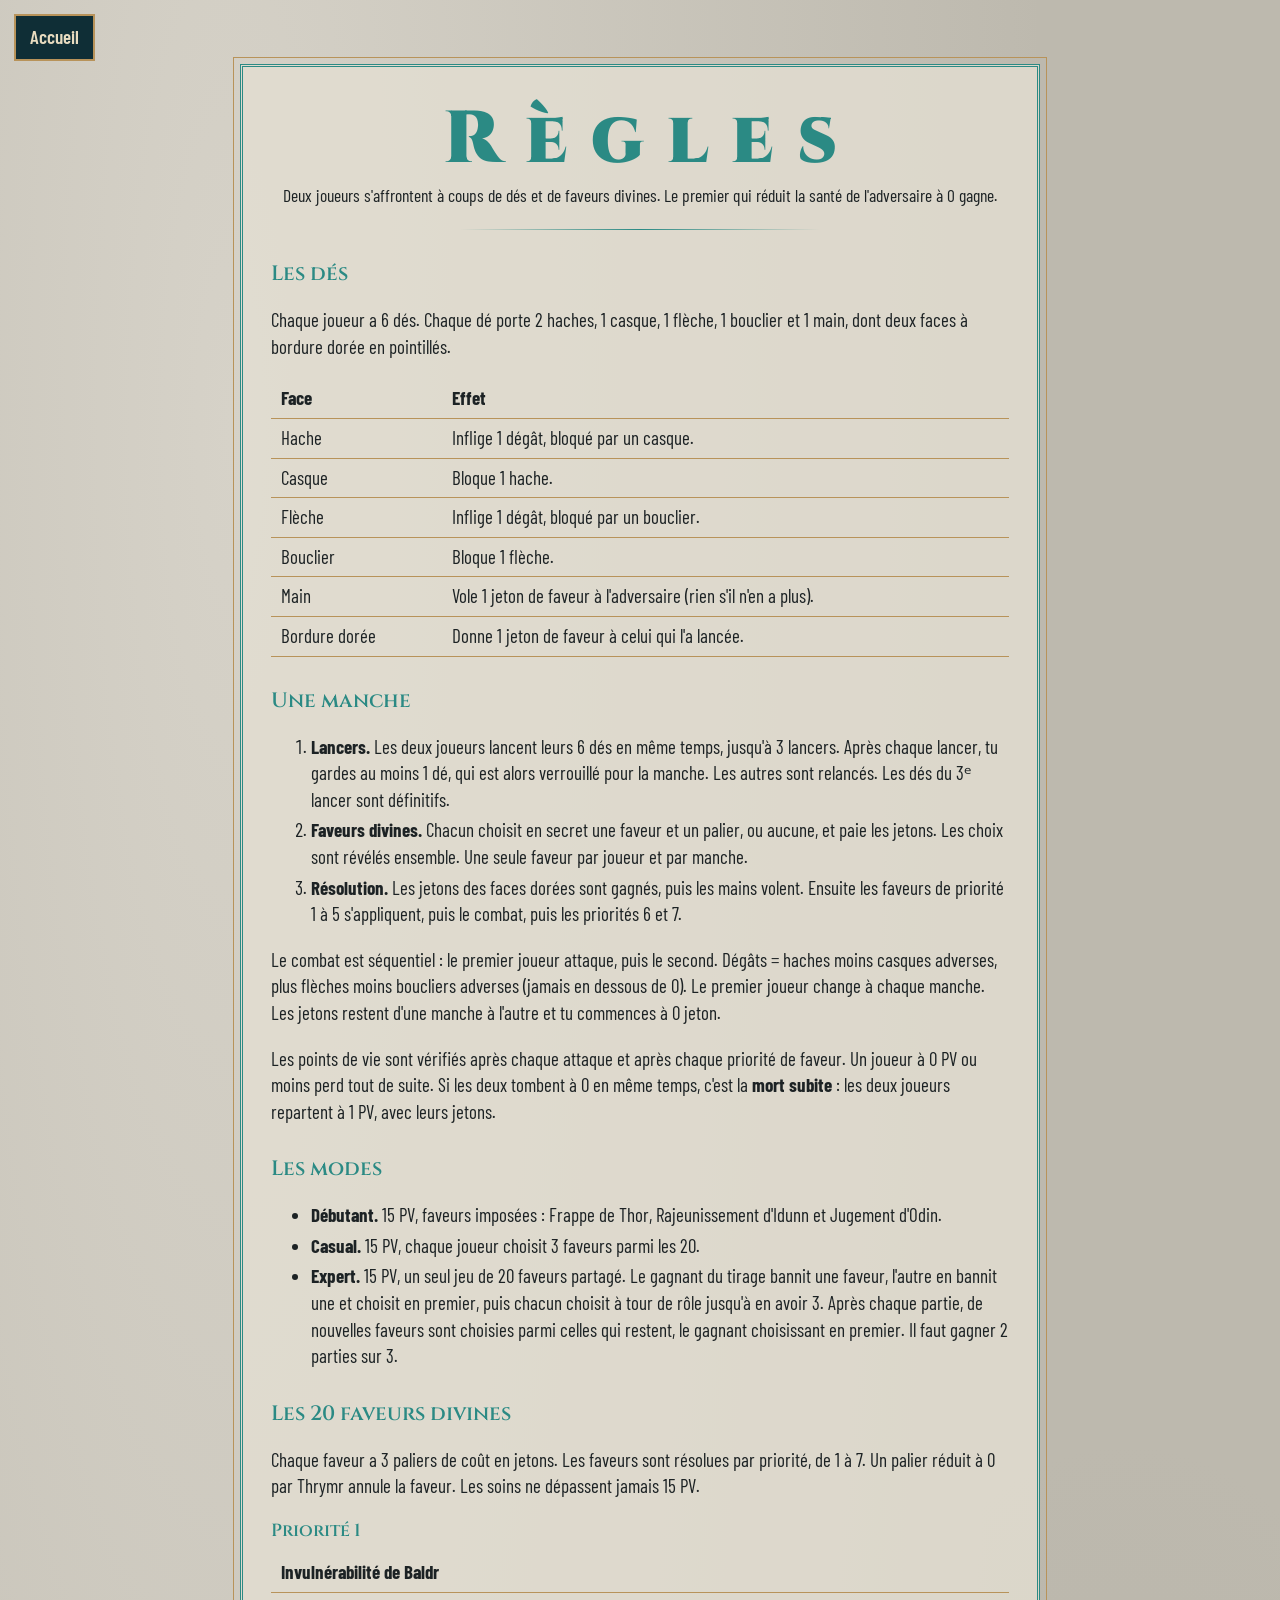
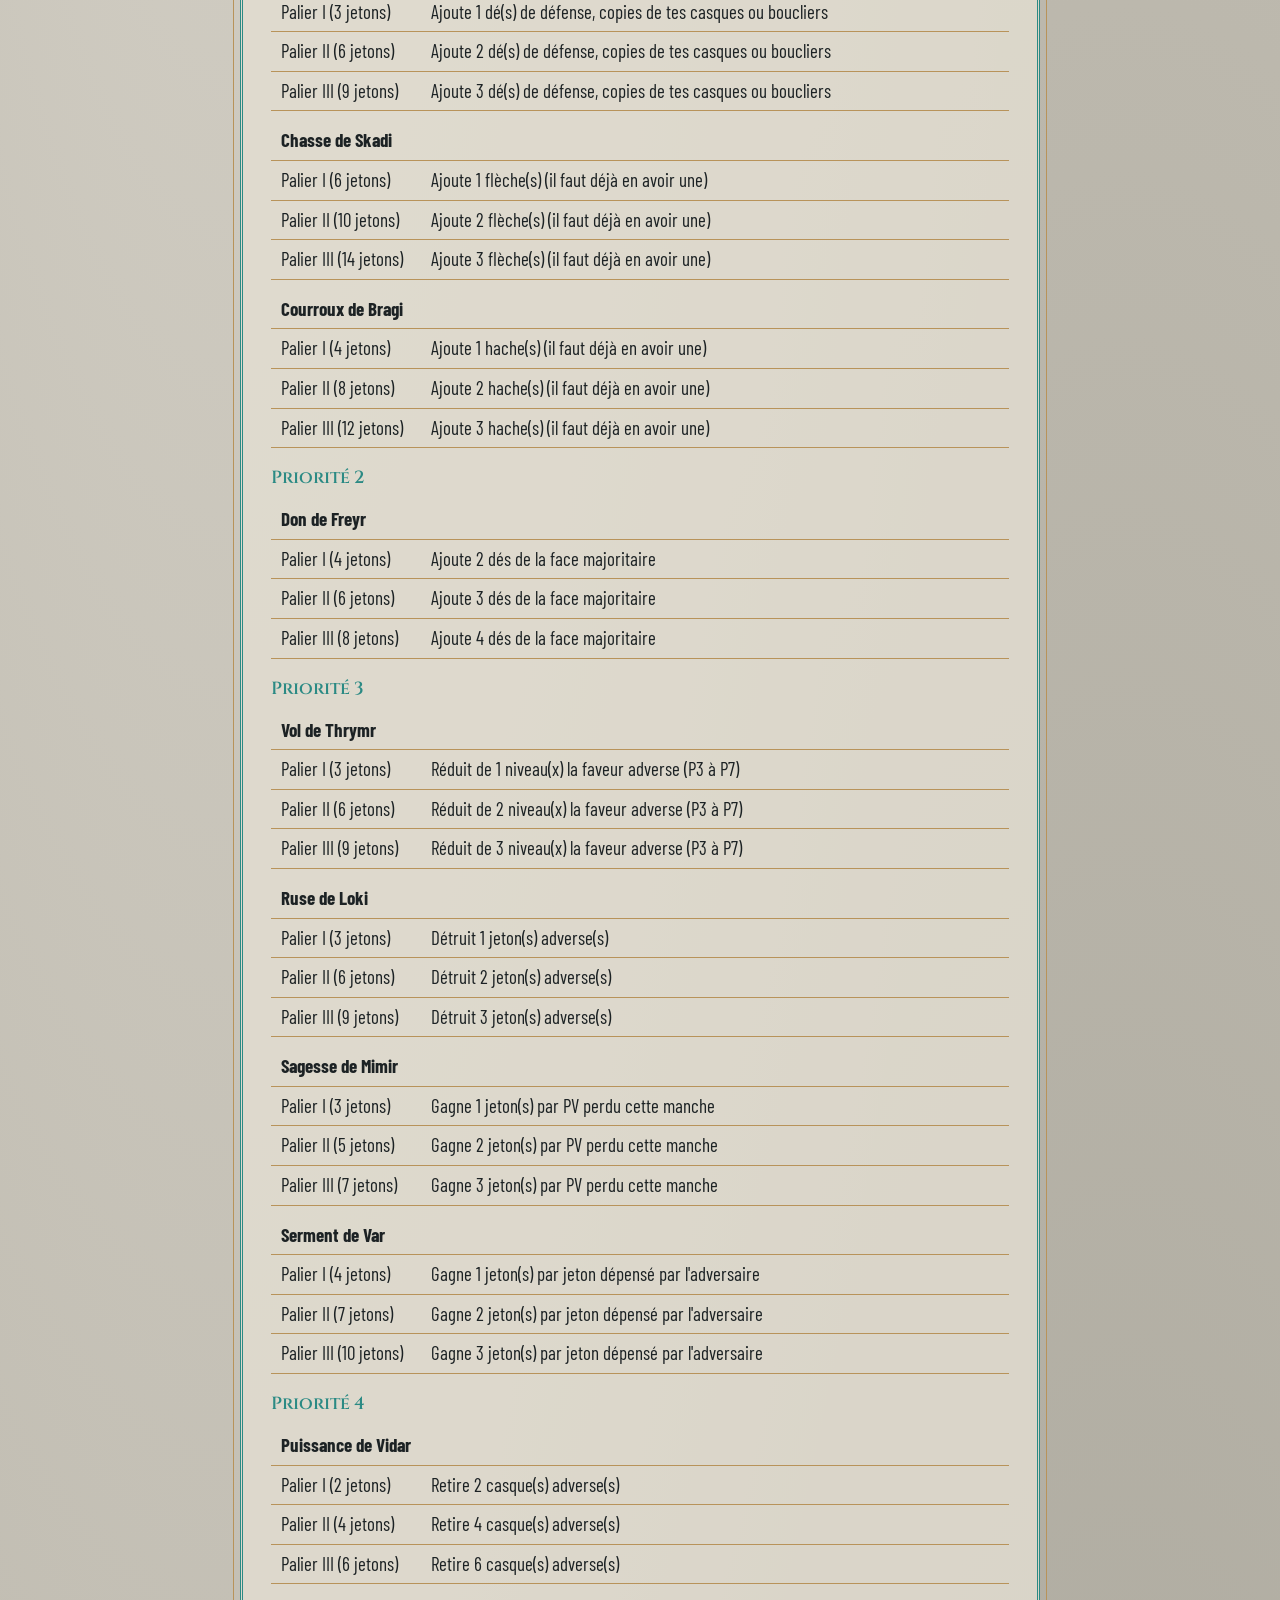
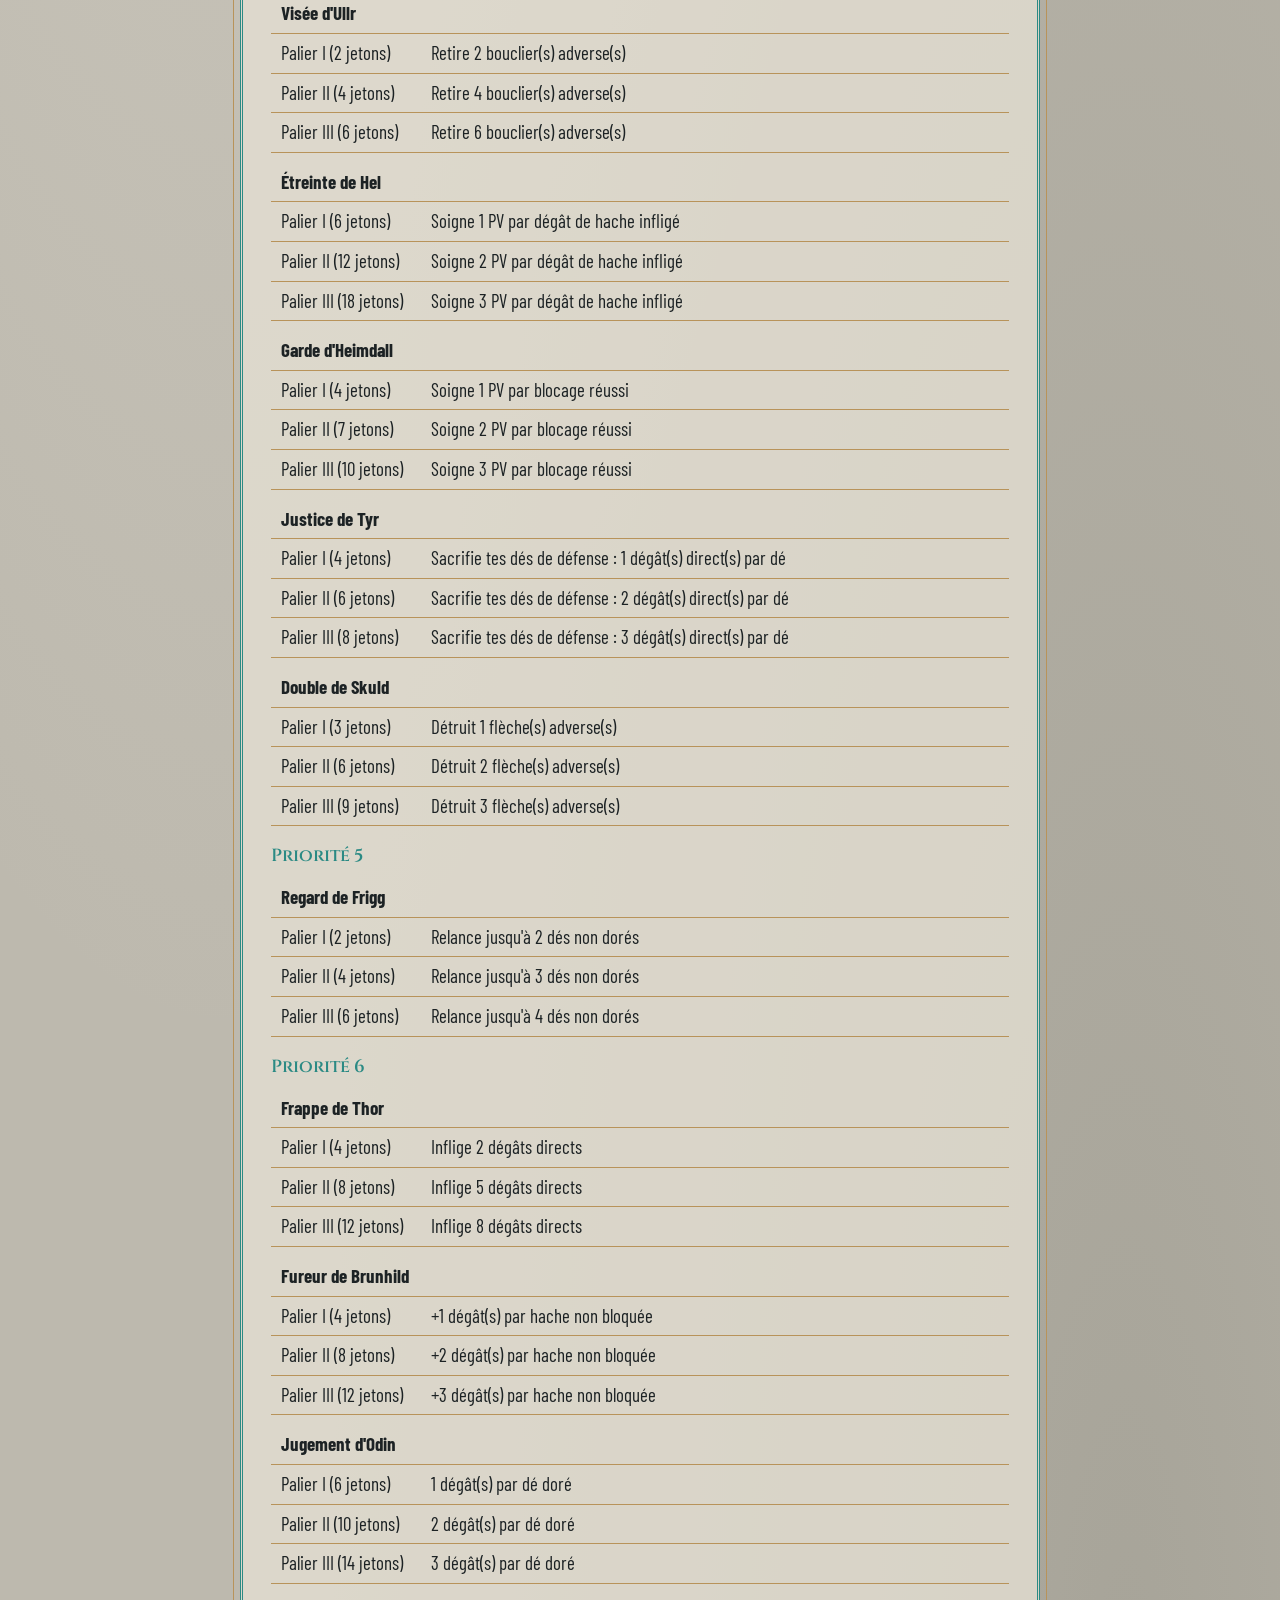
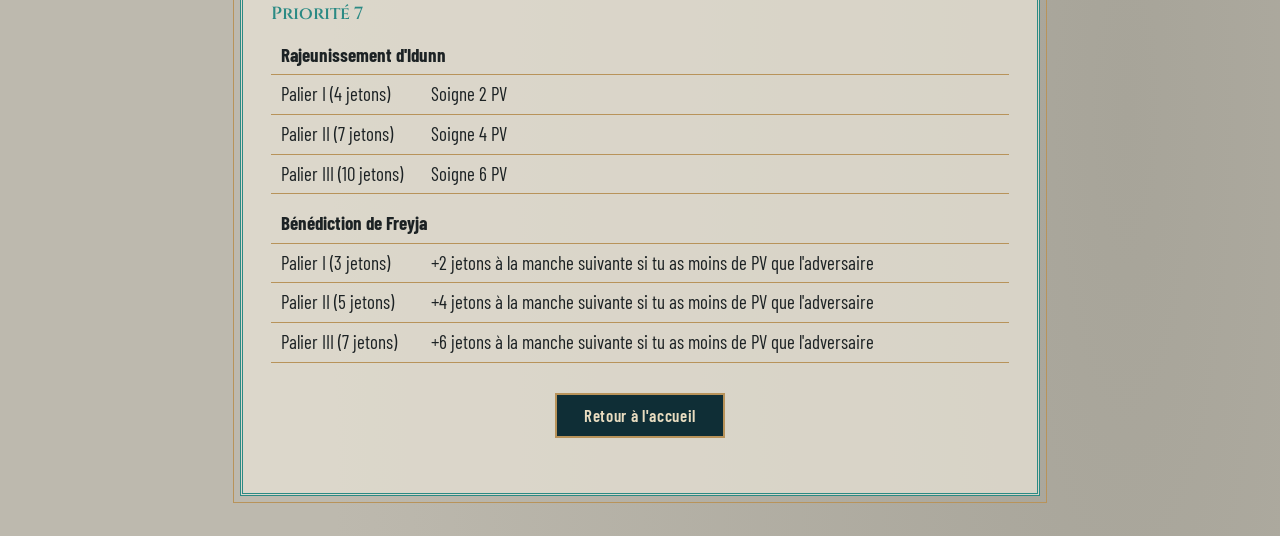
==== Orlog/regles.html @ 6c2f82b1 "Init Orlog" ====
<!DOCTYPE html>
<html lang="fr">
<head>
  <meta charset="UTF-8">
  <meta name="viewport" content="width=device-width, initial-scale=1">
  <title>Orlog - Règles</title>
  <link rel="preconnect" href="https://fonts.googleapis.com">
  <link rel="preconnect" href="https://fonts.gstatic.com" crossorigin>
  <link href="https://fonts.googleapis.com/css2?family=Barlow+Condensed:wght@400;600&family=Cinzel:wght@600;900&display=swap" rel="stylesheet">
  <link rel="stylesheet" href="../Ressource/style.css">
  <script src="../Ressource/orlog.js"></script>
  <style>
    .regles{max-width:800px;text-align:left}
    .regles h1{text-align:center}
    .regles h2{margin-top:30px;color:var(--teal)}
    .regles table{width:100%;border-collapse:collapse;margin:10px 0}
    .regles th,.regles td{padding:6px 10px;text-align:left;border-bottom:1px solid var(--or)}
    .regles li{margin:4px 0}
    .prio{margin:18px 0 6px;font:600 1.1rem 'Cinzel',Georgia,serif}
  </style>
</head>
<body>
  <a class="lien" href="../index.html" style="top:14px">Accueil</a>
  <main class="cadre regles">
    <h1>Règles</h1>
    <p class="sous" style="text-align:center">Deux joueurs s'affrontent à coups de dés et de faveurs divines. Le premier qui réduit la santé de l'adversaire à 0 gagne.</p>
    <div class="filet"></div>

    <h2>Les dés</h2>
    <p>Chaque joueur a 6 dés. Chaque dé porte 2 haches, 1 casque, 1 flèche, 1 bouclier et 1 main, dont deux faces à bordure dorée en pointillés.</p>
    <table>
      <tr><th>Face</th><th>Effet</th></tr>
      <tr><td>Hache</td><td>Inflige 1 dégât, bloqué par un casque.</td></tr>
      <tr><td>Casque</td><td>Bloque 1 hache.</td></tr>
      <tr><td>Flèche</td><td>Inflige 1 dégât, bloqué par un bouclier.</td></tr>
      <tr><td>Bouclier</td><td>Bloque 1 flèche.</td></tr>
      <tr><td>Main</td><td>Vole 1 jeton de faveur à l'adversaire (rien s'il n'en a plus).</td></tr>
      <tr><td>Bordure dorée</td><td>Donne 1 jeton de faveur à celui qui l'a lancée.</td></tr>
    </table>

    <h2>Une manche</h2>
    <ol>
      <li><b>Lancers.</b> Les deux joueurs lancent leurs 6 dés en même temps, jusqu'à 3 lancers. Après chaque lancer, tu gardes au moins 1 dé, qui est alors verrouillé pour la manche. Les autres sont relancés. Les dés du 3ᵉ lancer sont définitifs.</li>
      <li><b>Faveurs divines.</b> Chacun choisit en secret une faveur et un palier, ou aucune, et paie les jetons. Les choix sont révélés ensemble. Une seule faveur par joueur et par manche.</li>
      <li><b>Résolution.</b> Les jetons des faces dorées sont gagnés, puis les mains volent. Ensuite les faveurs de priorité 1 à 5 s'appliquent, puis le combat, puis les priorités 6 et 7.</li>
    </ol>
    <p>Le combat est séquentiel : le premier joueur attaque, puis le second. Dégâts = haches moins casques adverses, plus flèches moins boucliers adverses (jamais en dessous de 0). Le premier joueur change à chaque manche. Les jetons restent d'une manche à l'autre et tu commences à 0 jeton.</p>
    <p>Les points de vie sont vérifiés après chaque attaque et après chaque priorité de faveur. Un joueur à 0 PV ou moins perd tout de suite. Si les deux tombent à 0 en même temps, c'est la <b>mort subite</b> : les deux joueurs repartent à 1 PV, avec leurs jetons.</p>

    <h2>Les modes</h2>
    <ul>
      <li><b>Débutant.</b> 15 PV, faveurs imposées : Frappe de Thor, Rajeunissement d'Idunn et Jugement d'Odin.</li>
      <li><b>Casual.</b> 15 PV, chaque joueur choisit 3 faveurs parmi les 20.</li>
      <li><b>Expert.</b> 15 PV, un seul jeu de 20 faveurs partagé. Le gagnant du tirage bannit une faveur, l'autre en bannit une et choisit en premier, puis chacun choisit à tour de rôle jusqu'à en avoir 3. Après chaque partie, de nouvelles faveurs sont choisies parmi celles qui restent, le gagnant choisissant en premier. Il faut gagner 2 parties sur 3.</li>
    </ul>

    <h2>Les 20 faveurs divines</h2>
    <p>Chaque faveur a 3 paliers de coût en jetons. Les faveurs sont résolues par priorité, de 1 à 7. Un palier réduit à 0 par Thrymr annule la faveur. Les soins ne dépassent jamais 15 PV.</p>
    <div id="faveurs"></div>

    <p style="text-align:center;margin-top:30px"><a class="btn" style="text-decoration:none;display:inline-block" href="../index.html">Retour à l'accueil</a></p>
  </main>
  <script>
    const NOMS = ['I', 'II', 'III'];
    let h = '', pr = 0;
    Object.entries(Orlog.FAV).forEach(([id, f]) => {
      if (f[0] !== pr) { pr = f[0]; h += `<div class="prio">Priorité ${pr}</div>`; }
      h += `<table><tr><th colspan="2">${f[1]}</th></tr>` + [1, 2, 3].map(t =>
        `<tr><td style="width:150px">Palier ${NOMS[t - 1]} (${f[2][t - 1]} jetons)</td><td>${Orlog.texte(id, t)}</td></tr>`).join('') + '</table>';
    });
    document.getElementById('faveurs').innerHTML = h;
  </script>
</body>
</html>
---- Ressource/style.css ----
:root{--pierre:#bdb9ae;--parchemin:#e4dfd2;--teal:#2b8a84;--nuit:#0f2e36;--or:#b8935a;--encre:#1c2224;--rouge:#9c3b2e}
*{box-sizing:border-box}
[hidden]{display:none!important}
body{margin:0;min-height:100vh;color:var(--encre);font:400 19px/1.4 'Barlow Condensed','Arial Narrow',sans-serif;text-align:center;
  background:radial-gradient(ellipse at 18% 8%,#d6d2c8 0,transparent 55%),radial-gradient(ellipse at 88% 92%,#a7a499 0,transparent 50%),var(--pierre)}
.cadre{max-width:720px;margin:64px auto 40px;padding:36px 28px;background:rgba(228,223,210,.8);border:3px double var(--teal);outline:1px solid var(--or);outline-offset:6px}
h1{margin:0 0 6px;padding-left:.32em;color:var(--teal);font:900 clamp(2.4rem,10vw,4.6rem)/1 'Cinzel',Georgia,serif;letter-spacing:.32em}
h2{margin:0 0 12px;font:600 1.3rem 'Cinzel',Georgia,serif}
.sous{margin:0 0 6px;font-size:1.1rem}
.filet{height:1px;max-width:360px;margin:22px auto;background:linear-gradient(90deg,transparent,var(--teal),transparent)}

.menu{display:grid;gap:14px;max-width:440px;margin:0 auto}
.choix{display:block;padding:16px 20px;color:#e8dcc0;text-align:left;text-decoration:none;background:var(--nuit);border:2px solid var(--or)}
.choix b{display:block;font:600 1.25rem 'Cinzel',Georgia,serif;letter-spacing:.05em}
a.choix:hover,a.choix:focus-visible{background:#15434b}
.choix[aria-disabled=true]{opacity:.5}

.btn{padding:.65em 1.6em;color:#e8dcc0;font:600 1.05rem 'Barlow Condensed','Arial Narrow',sans-serif;letter-spacing:.04em;background:var(--nuit);border:2px solid var(--or);cursor:pointer}
.btn:hover,.btn:focus-visible{background:var(--teal)}
.btn:disabled{opacity:.5;cursor:default}
.btn.sec{color:var(--nuit);background:transparent;border-color:var(--teal)}
.btn.sec:hover{color:#e8dcc0}
.modes{display:flex;flex-wrap:wrap;justify-content:center;gap:14px;margin-top:8px}
.lien{position:fixed;left:14px;z-index:9;padding:8px 14px;color:#e8dcc0;font-weight:600;text-decoration:none;background:var(--nuit);border:2px solid var(--or)}
.lien:hover{background:var(--teal)}
.retour{margin-bottom:14px;color:var(--nuit);font:inherit;text-decoration:underline;background:none;border:0;cursor:pointer}

.carte{max-width:340px;margin:12px auto 0;padding:22px;background:var(--parchemin);border:2px solid var(--or);box-shadow:0 3px 8px rgba(15,46,54,.3)}
.code{margin:14px 0;padding:10px 10px 10px 22px;color:var(--teal);font:900 2.2rem 'Cinzel',Georgia,serif;letter-spacing:.3em;background:#d3cdbd}
input,select{width:100%;max-width:240px;padding:9px;color:var(--encre);font:600 1.1rem 'Barlow Condensed','Arial Narrow',sans-serif;background:#f2eee3;border:2px solid var(--teal)}
#codeInput{padding-left:.5em;font:900 1.7rem 'Cinzel',Georgia,serif;letter-spacing:.4em;text-align:center;text-transform:uppercase}
label{display:block;margin-bottom:4px;font-weight:600}
.statut{margin:16px 0 0;font-weight:600}
.statut-attente{color:#8a6a1f}.statut-connecte{color:#1f6b3a}.statut-erreur{color:var(--rouge)}
:focus-visible{outline:3px solid var(--or);outline-offset:2px}
@media(max-width:520px){.cadre{margin:96px 12px 32px;padding:28px 16px}}

button.choix{width:100%;font:inherit;cursor:pointer}
button.choix:hover{background:#15434b}
dialog{width:92%;max-width:760px;max-height:85vh;padding:22px;overflow:auto;color:var(--encre);text-align:left;background:var(--parchemin);border:3px double var(--teal);outline:1px solid var(--or);outline-offset:4px}
dialog::backdrop{background:rgba(15,46,54,.72)}
.prio{margin:18px 0 6px;font:600 1.1rem 'Cinzel',Georgia,serif;color:var(--teal)}
.tab{width:100%;margin-bottom:8px;border-collapse:collapse}
.tab th,.tab td{padding:5px 8px;text-align:left;border-bottom:1px solid var(--or)}
.tab td:first-child{width:160px}
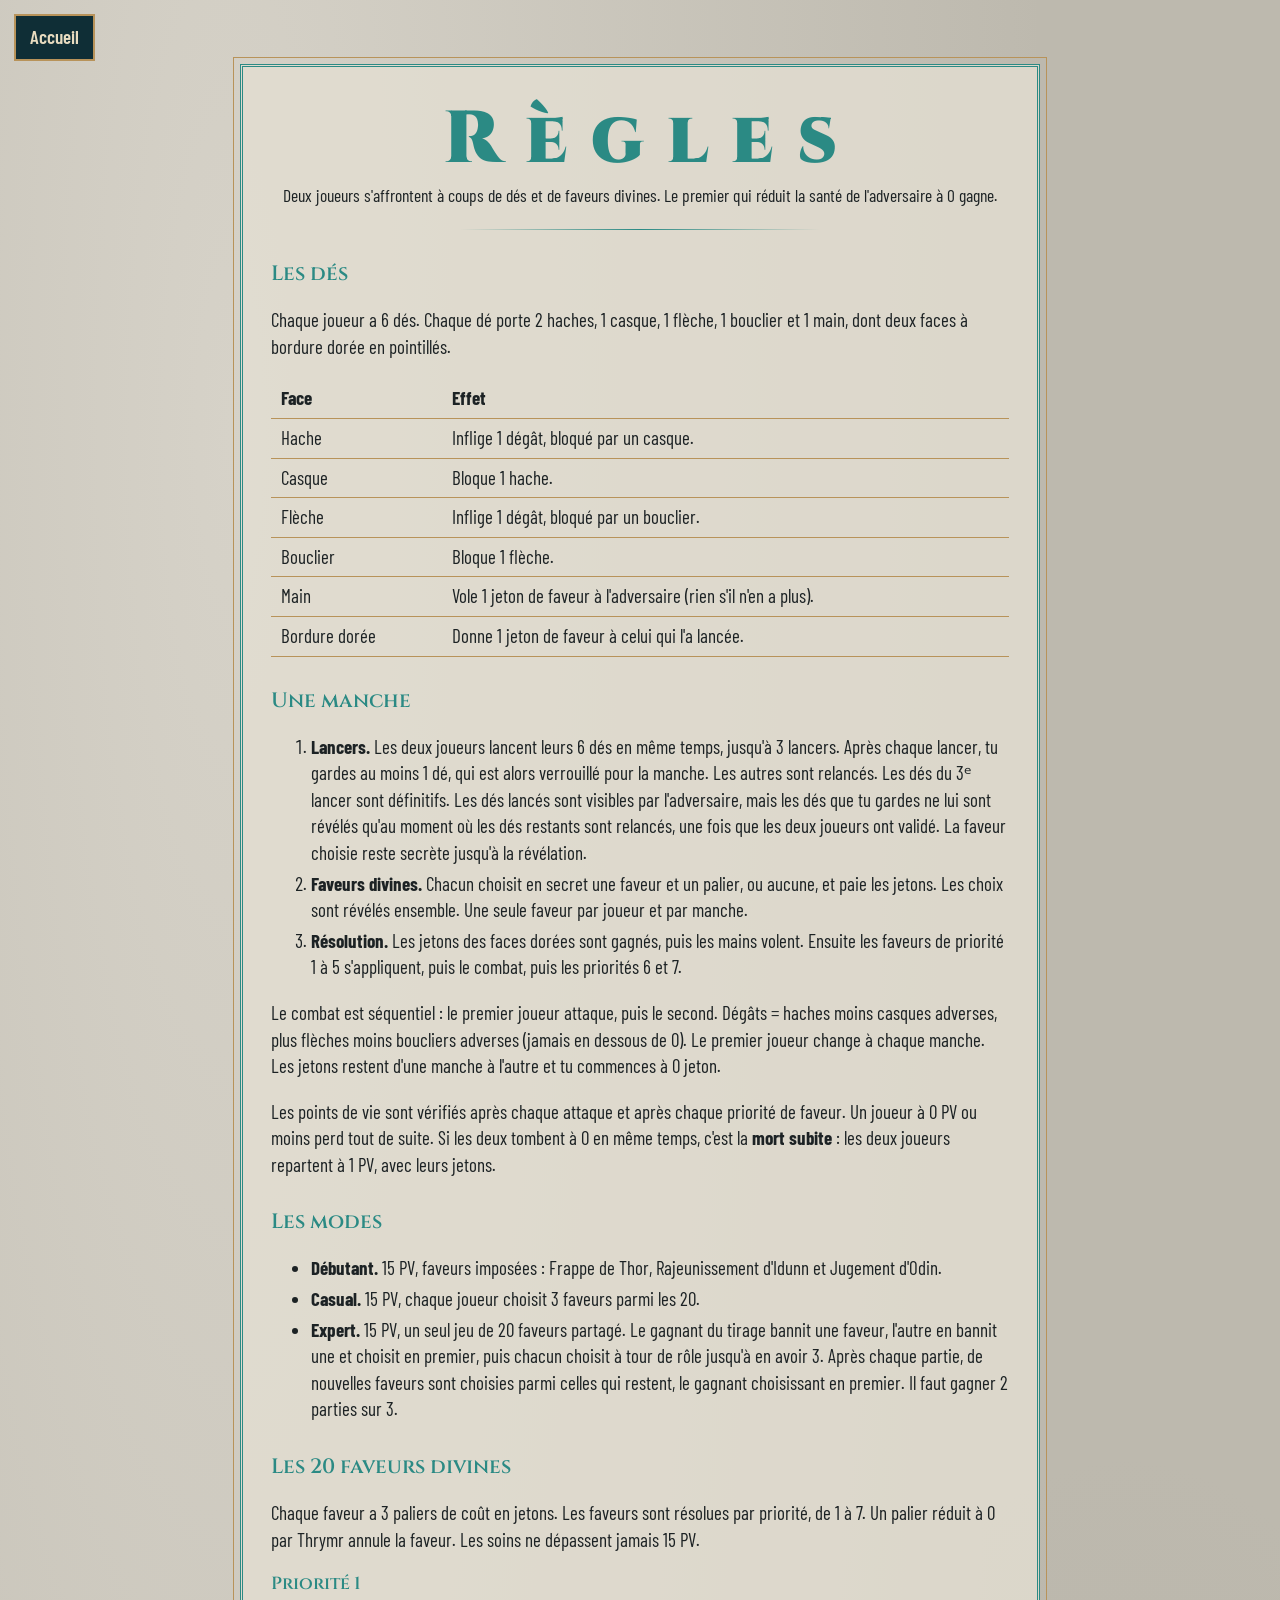
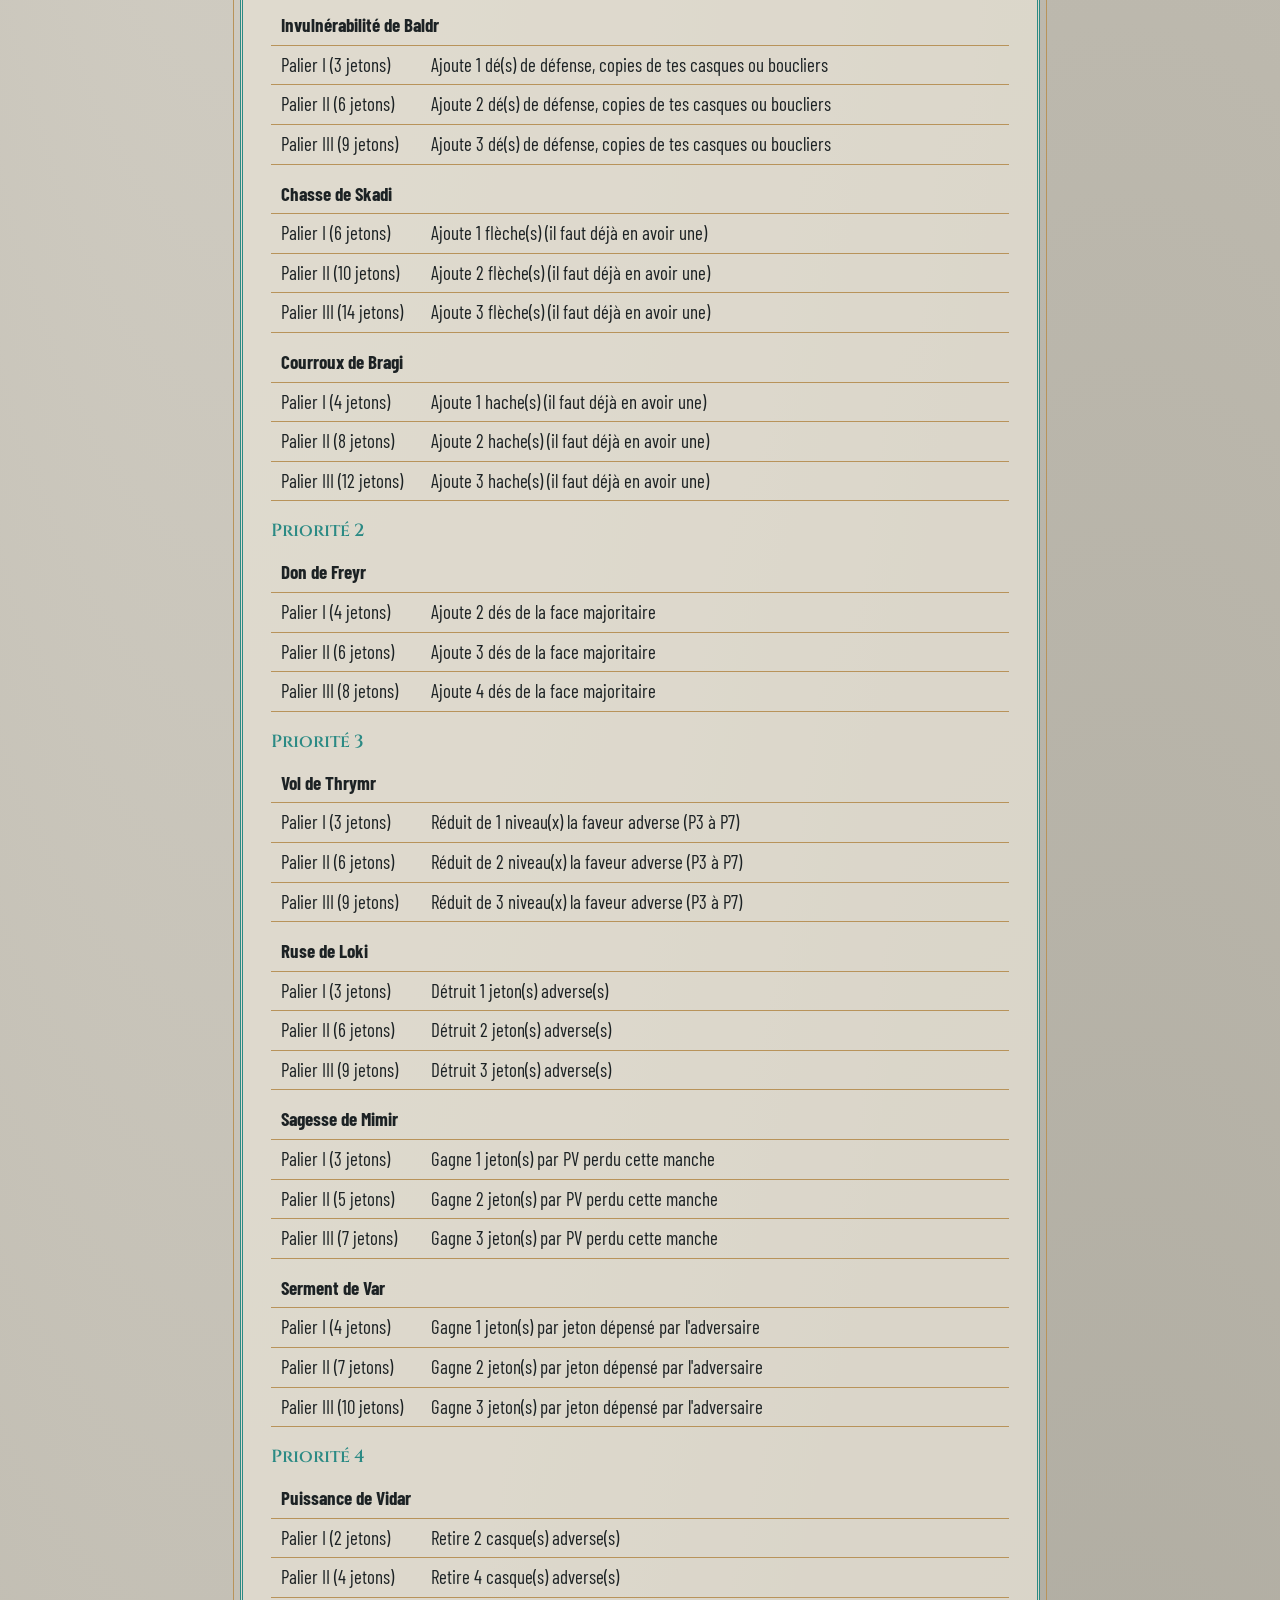
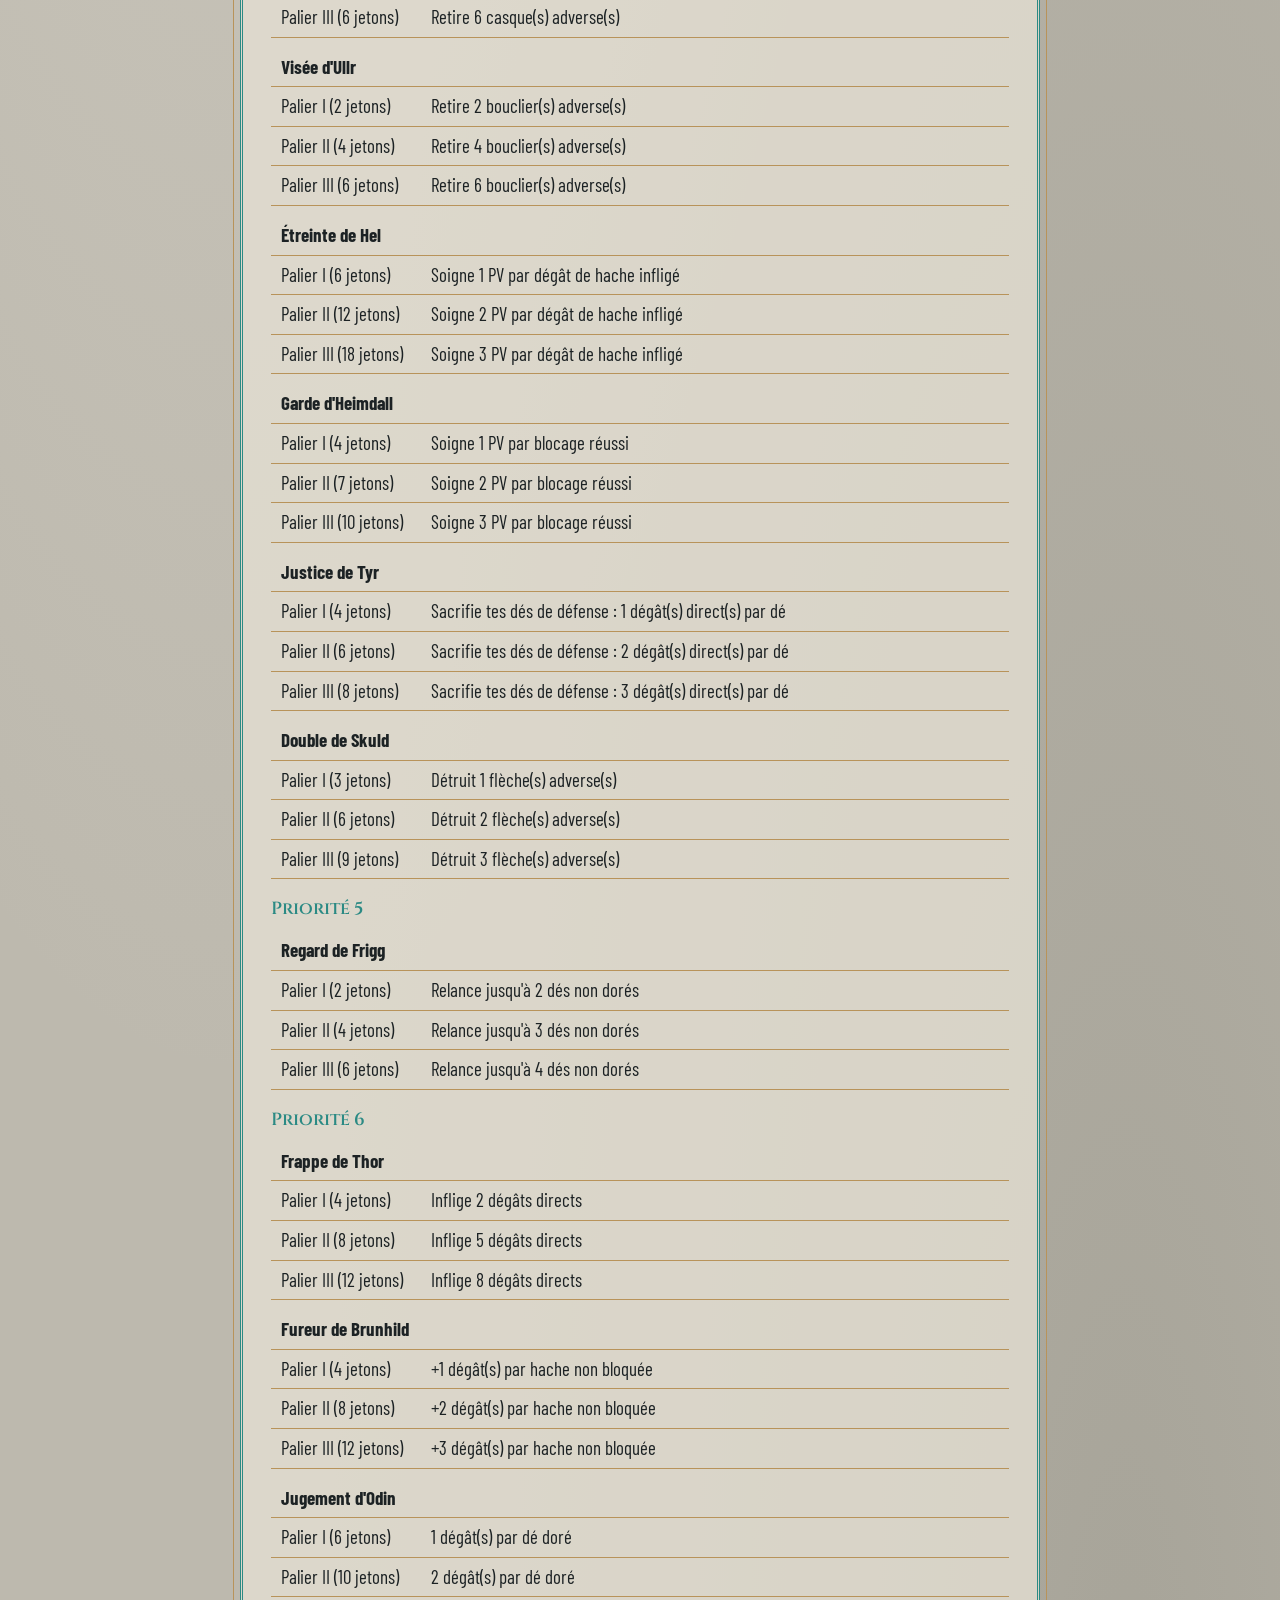
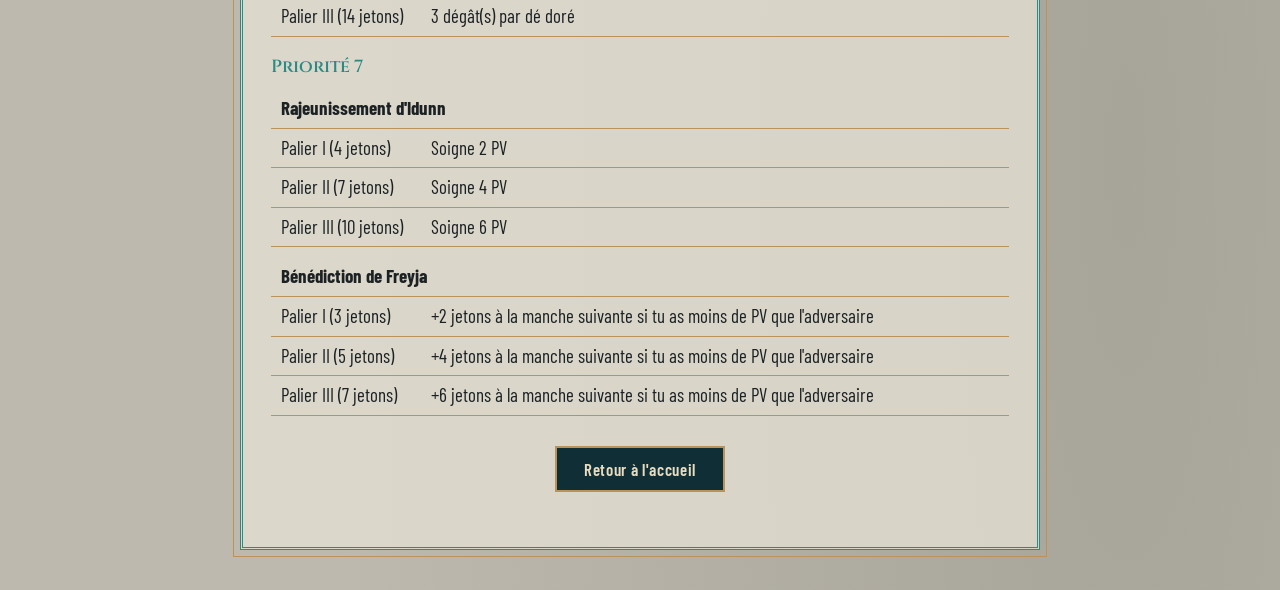
==== commit 21a72936: "Modif toturiel for visible dice" ====
--- a/Orlog/regles.html
+++ b/Orlog/regles.html
@@ -40,7 +40,7 @@
 
     <h2>Une manche</h2>
     <ol>
-      <li><b>Lancers.</b> Les deux joueurs lancent leurs 6 dés en même temps, jusqu'à 3 lancers. Après chaque lancer, tu gardes au moins 1 dé, qui est alors verrouillé pour la manche. Les autres sont relancés. Les dés du 3ᵉ lancer sont définitifs.</li>
+      <li><b>Lancers.</b> Les deux joueurs lancent leurs 6 dés en même temps, jusqu'à 3 lancers. Après chaque lancer, tu gardes au moins 1 dé, qui est alors verrouillé pour la manche. Les autres sont relancés. Les dés du 3ᵉ lancer sont définitifs. Les dés lancés sont visibles par l'adversaire, mais les dés que tu gardes ne lui sont révélés qu'au moment où les dés restants sont relancés, une fois que les deux joueurs ont validé. La faveur choisie reste secrète jusqu'à la révélation.</li>
       <li><b>Faveurs divines.</b> Chacun choisit en secret une faveur et un palier, ou aucune, et paie les jetons. Les choix sont révélés ensemble. Une seule faveur par joueur et par manche.</li>
       <li><b>Résolution.</b> Les jetons des faces dorées sont gagnés, puis les mains volent. Ensuite les faveurs de priorité 1 à 5 s'appliquent, puis le combat, puis les priorités 6 et 7.</li>
     </ol>
